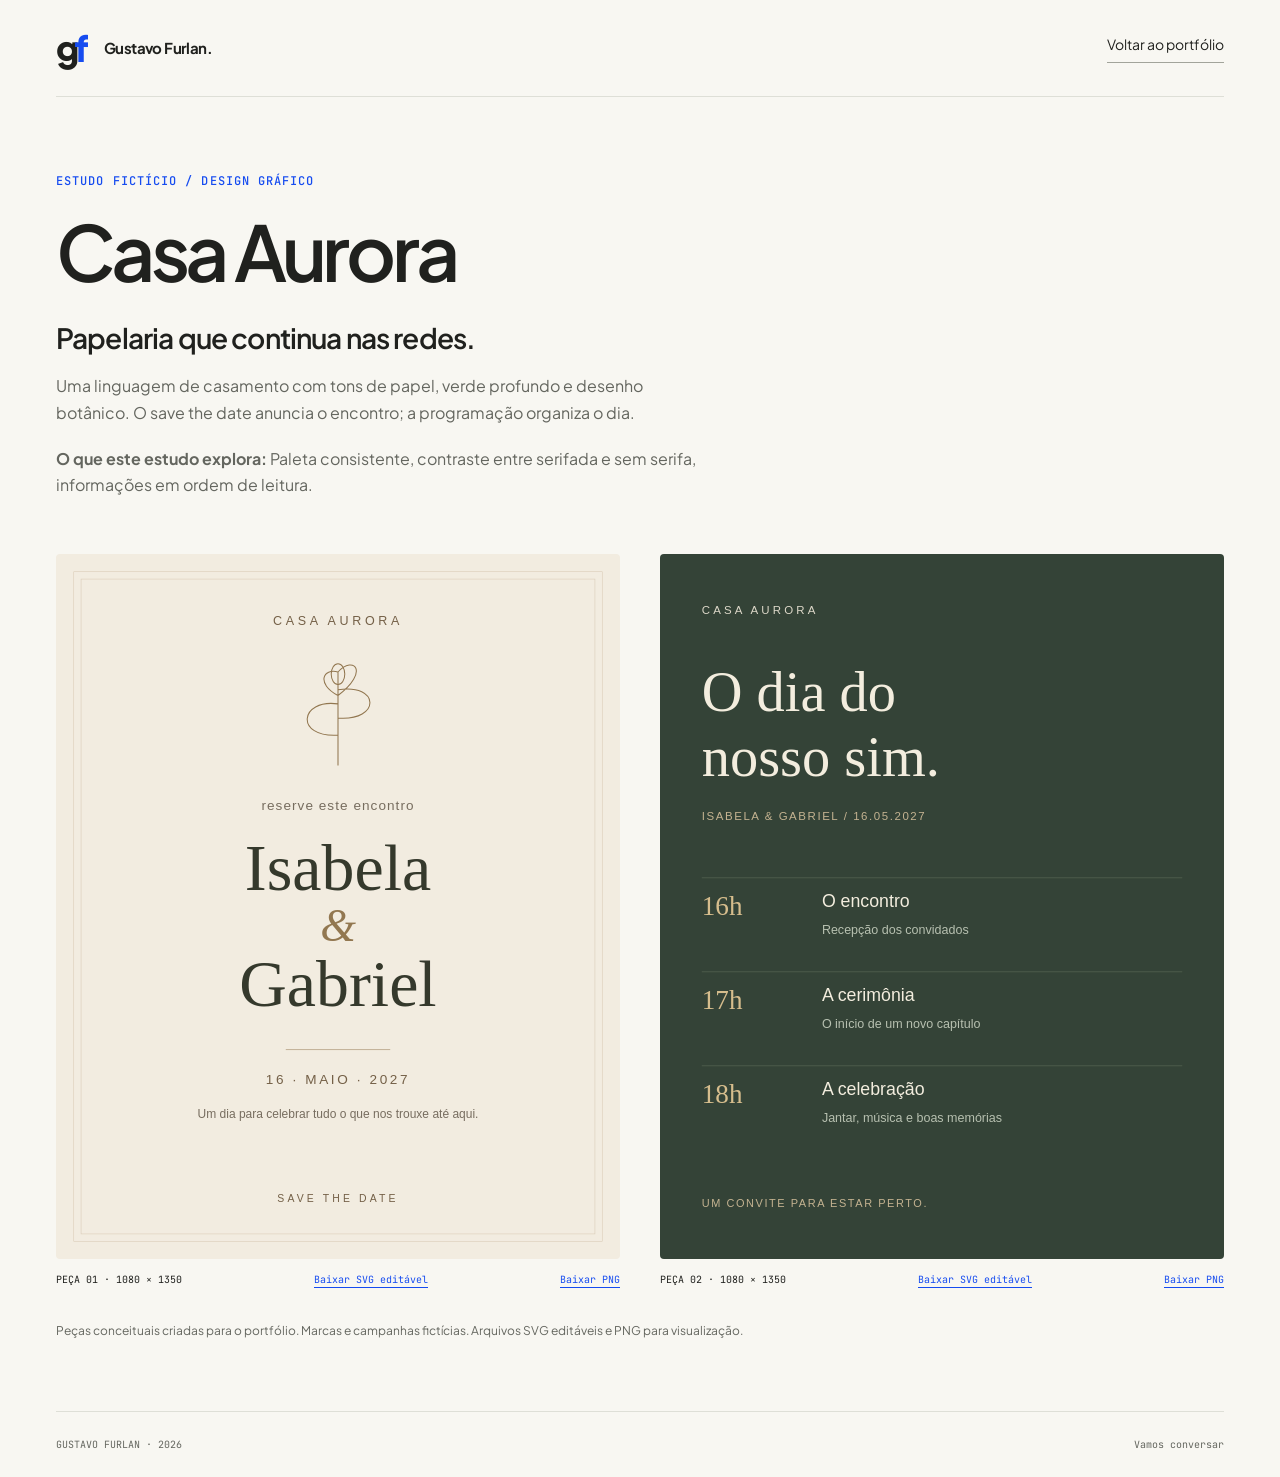
==== designs--casa-aurora.html @ 6d241edc "Add files via upload" ====
<!doctype html><html lang="pt-BR"><head><meta charset="utf-8"><meta name="viewport" content="width=device-width,initial-scale=1"><title>Casa Aurora — Gustavo Furlan</title><link href="fonts--fonts.css" rel="stylesheet"><link href="style.css" rel="stylesheet"></head><body class="design-page"><header class="wrap design-header"><a class="brand" href="index.html#designs"><span class="brand-symbol">g<span>f</span></span> Gustavo Furlan.</a><a href="index.html#designs" class="text-link">Voltar ao portfólio</a></header><main class="wrap"><div class="design-intro"><span class="eyebrow blue">ESTUDO FICTÍCIO / DESIGN GRÁFICO</span><h1>Casa Aurora</h1><h2>Papelaria que continua nas redes.</h2><p>Uma linguagem de casamento com tons de papel, verde profundo e desenho botânico. O save the date anuncia o encontro; a programação organiza o dia.</p><p><strong>O que este estudo explora:</strong> Paleta consistente, contraste entre serifada e sem serifa, informações em ordem de leitura.</p></div><div class="design-gallery"><figure><img src="designs--casa-aurora-save-the-date.svg" width="1080" height="1350" alt="Casa Aurora — peça 1"><figcaption><span>PEÇA 01 · 1080 × 1350</span><a href="designs--casa-aurora-save-the-date.svg" download>Baixar SVG editável</a><a href="designs--casa-aurora-save-the-date.png" download>Baixar PNG</a></figcaption></figure><figure><img src="designs--casa-aurora-programacao.svg" width="1080" height="1350" alt="Casa Aurora — peça 2"><figcaption><span>PEÇA 02 · 1080 × 1350</span><a href="designs--casa-aurora-programacao.svg" download>Baixar SVG editável</a><a href="designs--casa-aurora-programacao.png" download>Baixar PNG</a></figcaption></figure></div><p class="design-note">Peças conceituais criadas para o portfólio. Marcas e campanhas fictícias. Arquivos SVG editáveis e PNG para visualização.</p></main><footer class="wrap footer"><span>GUSTAVO FURLAN · 2026</span><a href="index.html#contato">Vamos conversar</a></footer></body></html>
---- fonts--fonts.css ----
@font-face {
  font-family: 'JetBrains Mono';
  font-style: normal;
  font-weight: 400;
  font-display: swap;
  src: url(fonts--font-0.woff2) format('truetype');
}
@font-face {
  font-family: 'JetBrains Mono';
  font-style: normal;
  font-weight: 500;
  font-display: swap;
  src: url(fonts--font-1.woff2) format('truetype');
}
@font-face {
  font-family: 'Plus Jakarta Sans';
  font-style: normal;
  font-weight: 400;
  font-display: swap;
  src: url(fonts--font-2.woff2) format('truetype');
}
@font-face {
  font-family: 'Plus Jakarta Sans';
  font-style: normal;
  font-weight: 500;
  font-display: swap;
  src: url(fonts--font-3.woff2) format('truetype');
}
@font-face {
  font-family: 'Plus Jakarta Sans';
  font-style: normal;
  font-weight: 600;
  font-display: swap;
  src: url(fonts--font-4.woff2) format('truetype');
}
@font-face {
  font-family: 'Plus Jakarta Sans';
  font-style: normal;
  font-weight: 700;
  font-display: swap;
  src: url(fonts--font-5.woff2) format('truetype');
}
@font-face {
  font-family: 'Plus Jakarta Sans';
  font-style: normal;
  font-weight: 800;
  font-display: swap;
  src: url(fonts--font-6.woff2) format('truetype');
}
---- style.css ----
:root{--paper:#f8f7f2;--ink:#20211e;--muted:#64665f;--line:#dedfd7;--blue:#164cf0;--white:#fff;--mono:'JetBrains Mono',monospace;--sans:'Plus Jakarta Sans',Arial,sans-serif}*{box-sizing:border-box}html{scroll-behavior:smooth;scroll-padding-top:110px}body{margin:0;background:var(--paper);color:var(--ink);font-family:var(--sans);font-size:16px;line-height:1.65;-webkit-font-smoothing:antialiased}a{color:inherit;text-decoration:none}button{font:inherit;color:inherit;cursor:pointer}button,a{-webkit-tap-highlight-color:transparent}button{background:none;border:0}img{display:block;max-width:100%}h1,h2,h3,h4,p{margin:0}h1,h2,h3{line-height:1.08;font-weight:600;letter-spacing:-.055em}button:focus-visible,a:focus-visible,summary:focus-visible{outline:3px solid var(--blue);outline-offset:6px}::selection{background:#dbe4ff;color:#102da0}.wrap{width:min(1280px,calc(100% - 112px));margin-inline:auto}.blue{color:var(--blue)}.eyebrow{font:500 12px/1.5 var(--mono);letter-spacing:.09em;display:block}.skip{position:fixed;top:-80px;left:24px;z-index:200;background:var(--ink);color:white;padding:12px 20px}.skip:focus{top:12px}.header{position:sticky;top:0;z-index:30;background:rgb(248 247 242 / .94);backdrop-filter:blur(16px);border-bottom:1px solid var(--line)}.header-inner{height:86px;width:min(1440px,calc(100% - 112px));margin:auto;display:flex;justify-content:space-between;align-items:center}.brand{display:flex;align-items:center;gap:14px;font-size:15px;font-weight:700;letter-spacing:-.04em}.brand-symbol{display:inline-flex;font-size:36px;line-height:1;font-weight:800;letter-spacing:-.14em;margin-right:6px}.brand-symbol>span{color:var(--blue)}.header nav{display:flex;align-items:center;gap:36px;font-size:14px}.header nav a{transition:color .2s}.header nav a:hover{color:var(--blue)}sup{font:10px var(--mono);color:var(--blue);margin-left:5px}.header .nav-contact{border:1px solid #c9cbc3;padding:10px 20px;border-radius:6px}.menu-toggle,.header .mobile-nav{display:none}.hero{min-height:760px;display:grid;grid-template-columns:1.2fr 1fr;gap:70px;padding-top:78px;padding-bottom:56px;align-items:center}.hero h1{font-size:clamp(58px,5.9vw,86px);letter-spacing:-.065em;line-height:1.025;margin:25px 0 28px;font-weight:650}.hero h1>span{color:#74766d;font-weight:400}.hero-copy>.eyebrow{display:flex;align-items:center;gap:10px}.small-cross{font-size:23px;line-height:1;color:var(--blue)}.hero-copy>p{font-size:17px;line-height:1.8;max-width:490px;color:var(--muted)}.hero-actions{display:flex;align-items:center;gap:24px;margin-top:30px}.button{display:inline-flex;align-items:center;justify-content:center;gap:20px;padding:15px 20px;border-radius:6px;font-size:14px;font-weight:600;transition:background .25s,transform .25s}.button:hover{transform:translateY(-3px)}.dark{background:var(--ink);color:white}.dark:hover{background:var(--blue)}.button-count{font:12px var(--mono);border-left:1px solid #ffffff60;padding-left:16px}.text-link{font-size:14px;border-bottom:1px solid #a2a49b;padding-bottom:5px}.text-link:hover{color:var(--blue);border-color:var(--blue)}.hero-foot{display:flex;gap:26px;margin-top:52px;padding-top:20px;border-top:1px solid var(--line);font:11px var(--mono);color:var(--muted)}.badge-stage{position:relative;align-self:stretch;display:flex;flex-direction:column;justify-content:center;align-items:center;min-width:0}.stage-label{width:100%;display:flex;justify-content:space-between;gap:10px;font:10px var(--mono);position:absolute;top:0;color:var(--muted)}.badge-rig{position:relative;padding-top:88px;perspective:1100px;width:310px;margin-top:10px}.lanyard{position:absolute;top:0;left:calc(50% - 17px);height:105px;width:34px;background:var(--blue);transform:rotate(-2deg);box-shadow:inset 0 0 0 3px #ffffff25;overflow:hidden}.lanyard span{writing-mode:vertical-rl;font:7px var(--mono);color:white;letter-spacing:.1em;white-space:nowrap;position:absolute;top:5px;left:10px}.badge-anchor{position:absolute;top:82px;left:calc(50% - 19px);width:38px;height:34px;background:linear-gradient(90deg,#999eaa,#f5f5f5 40%,#a4a7af);border:1px solid #8f939c;border-radius:5px;z-index:3;pointer-events:none}.badge-drag{touch-action:pan-y;cursor:grab;transform:rotate(4deg);transform-origin:50% -60px;will-change:transform;position:relative;z-index:2;user-select:none}.badge-drag.dragging{cursor:grabbing}.badge{position:relative;height:454px;transform-style:preserve-3d;transition:transform .7s cubic-bezier(.2,.65,.2,1)}.badge.flipped{transform:rotateY(180deg)}.badge-face{position:absolute;inset:0;background:#fff;border:1px solid #d5d6ce;border-radius:13px;padding:18px;backface-visibility:hidden;box-shadow:0 25px 45px -24px #252a3960,0 4px 6px #2020200c}.badge-top{display:flex;justify-content:space-between;font:10px var(--mono);padding:4px 0 12px;border-bottom:1px solid var(--line);margin-bottom:13px}.portrait{height:272px;position:relative;background:#e3e2dc;border-radius:3px;overflow:hidden}.portrait img{width:100%;height:100%;object-fit:cover;object-position:50% 35%;filter:grayscale(1)}.portrait-label{position:absolute;bottom:12px;left:12px;font:9px var(--mono);background:var(--paper);padding:5px 8px}.badge-name{font-size:23px;font-weight:700;letter-spacing:-.05em;margin-top:13px;line-height:1.2}.badge-role{font-size:11px;color:var(--muted);margin-top:6px}.badge-meta{border-top:1px solid var(--line);margin-top:14px;padding-top:10px;display:flex;justify-content:space-between;align-items:center;font:10px var(--mono)}.badge-mark{font-size:21px;letter-spacing:-.1em;color:var(--blue);font-weight:700}.badge-back{transform:rotateY(180deg);display:flex;flex-direction:column;justify-content:space-between;padding:26px;background:#eceff8}.badge-back strong{font-size:43px;line-height:1.08;letter-spacing:-.05em}.badge-back p{font-size:14px;line-height:1.65;color:var(--muted)}.back-sign{font-size:20px;letter-spacing:-.05em}.badge-controls{margin-top:35px;display:flex;align-items:center;gap:16px;font:11px var(--mono);color:var(--muted)}.badge-controls button{font:11px var(--mono);border-bottom:1px solid #bfc1b8;padding:4px 0;color:var(--ink)}.badge-controls button span{font-size:17px;margin-left:5px}.section-divider{display:flex;justify-content:space-between;border-top:1px solid var(--line);padding-top:22px;font:11px var(--mono);color:var(--muted)}.section-divider>span:last-child span{margin-left:14px;color:var(--blue)}.projects{padding-block:100px 72px}.section-heading{display:flex;align-items:flex-end;justify-content:space-between;gap:40px;margin-bottom:56px}.section-heading h2{font-size:clamp(38px,4.3vw,62px);margin-top:18px}.section-heading>p{color:var(--muted);font-size:15px;line-height:1.8;padding-bottom:5px}.project+.project{margin-top:86px}.project-cover{display:block;padding:28px 56px 0;border-radius:10px;position:relative;overflow:hidden;isolation:isolate}.wedding-cover{background:#e7e0d5}.pet-cover{background:#dce9de}.cover-top{display:flex;justify-content:space-between;font:10px var(--mono);letter-spacing:.03em;color:#5f6157;margin-bottom:32px;gap:16px}.browser-window{border:1px solid #ffffff90;border-radius:7px 7px 0 0;background:#fff;overflow:hidden;box-shadow:0 0 0 1px #292e2310,0 12px 50px #252b3220;transform:translateY(6px);transition:transform .6s cubic-bezier(.2,.65,.2,1)}.project-cover:hover .browser-window{transform:translateY(0) scale(1.015)}.browser-bar{height:28px;display:flex;align-items:center;gap:5px;background:#fbfaf7;padding-inline:12px;color:#71756d;font:9px var(--mono);border-bottom:1px solid #e4e4de}.browser-bar i{height:5px;width:5px;background:#c7c9c0;border-radius:50%}.browser-bar>span{position:absolute;left:30%;right:30%;text-align:center;white-space:nowrap}.browser-window>img{width:100%;height:auto;aspect-ratio:1.65;object-fit:cover;object-position:top}.cover-open{position:absolute;bottom:25px;right:25px;background:white;color:#252b23;padding:12px 18px;border:1px solid #dadcd4;border-radius:5px;box-shadow:0 5px 20px #20202015;font-size:13px;font-weight:600;transition:background .2s,color .2s}.project-cover:hover .cover-open{background:var(--ink);color:white}.project-info{display:flex;justify-content:space-between;align-items:center;gap:40px;padding-top:28px}.project-tags{display:flex;gap:17px;font:10px var(--mono);color:var(--muted);flex-wrap:wrap}.project-tags>span:first-child{color:var(--blue)}.project h3{font-size:32px;margin:12px 0}.project-info p{font-size:15px;color:var(--muted);max-width:665px;line-height:1.8}.project-link{white-space:nowrap;font-size:14px;border:1px solid #bec2b6;border-radius:6px;padding:12px 21px;transition:background .2s}.project-link:hover{background:var(--ink);color:white}.project-details{margin-top:22px;border-top:1px solid var(--line);border-bottom:1px solid var(--line)}.project-details summary{list-style:none;display:flex;justify-content:space-between;padding:15px 0;font-size:13px;cursor:pointer}.project-details summary::-webkit-details-marker{display:none}.project-details summary span{font-size:20px;line-height:1;color:var(--blue);transition:transform .2s}.project-details[open] summary span{transform:rotate(45deg)}.detail-grid{display:grid;grid-template-columns:repeat(3,1fr);gap:35px;padding:18px 0 30px}.detail-grid h4{font-size:14px;font-weight:600;margin-bottom:10px}.detail-grid p{font-size:14px;color:var(--muted)}.projects-end{display:flex;align-items:center;justify-content:center;gap:28px;margin-top:62px}.projects-end>span{font:12px var(--mono)}.projects-end p{font-size:14px;color:var(--muted);line-height:1.7}.about{background:#eeeee7;padding-block:100px;border-top:1px solid var(--line);border-bottom:1px solid var(--line)}.about-grid{display:grid;grid-template-columns:1fr 1fr;gap:110px}.about h2{font-size:clamp(36px,4vw,55px);margin:24px 0 30px;line-height:1.12}.about p{color:var(--muted);font-size:15px;line-height:1.85}.about .about-lead{font-size:17px;color:#41443b;margin-bottom:17px}.about .text-link{display:inline-block;margin-top:25px}.trajectory{padding-top:40px}.trajectory-row{border-top:1px solid #cfd2c6;padding:26px 0 30px}.row-index{font:11px var(--mono);color:var(--blue)}.trajectory h3{font-size:23px;letter-spacing:-.035em;margin:15px 0 6px}.row-note{font:11px var(--mono);color:var(--muted);display:block;margin-top:12px}.value-tags{display:flex;flex-wrap:wrap;gap:8px;margin-top:18px}.value-tags span{font-size:13px;border:1px solid #d2d4c8;border-radius:4px;padding:5px 12px}.contact{padding-top:110px;padding-bottom:92px}.contact h2{font-size:clamp(48px,7vw,98px);font-weight:500;margin-top:24px;line-height:1.08}.contact h2 em{font-style:normal;color:var(--blue)}.contact-bottom{display:flex;justify-content:space-between;gap:40px;margin-top:55px}.contact-bottom>p{font-size:16px;color:var(--muted)}.contact-links{display:flex;gap:40px}.contact-links a{display:flex;flex-direction:column;gap:10px}.contact-links span{font:10px var(--mono);color:var(--muted)}.contact-links strong{font-size:17px;font-weight:500;letter-spacing:-.025em;border-bottom:1px solid #b7bbae;padding-bottom:4px}.contact-links a:hover strong{color:var(--blue);border-color:var(--blue)}.footer{border-top:1px solid var(--line);padding-block:26px;display:flex;align-items:center;justify-content:space-between;gap:20px;font:10px var(--mono);color:var(--muted)}.footer .brand-symbol{font-family:var(--sans);color:var(--ink)}.footer button{font:11px var(--mono);text-decoration:underline;text-underline-offset:5px}.intro{display:none;position:fixed;inset:0;z-index:100;background:#20231f;color:var(--paper);padding:36px 56px;flex-direction:column;justify-content:space-between;overflow:hidden}.intro.is-active{display:flex;animation:intro-exit .85s 1.95s cubic-bezier(.76,0,.24,1) both}.intro-top,.intro-bottom{display:flex;justify-content:space-between;font:11px var(--mono);letter-spacing:.04em}.intro-top{opacity:.65}.intro-center{width:fit-content;max-width:100%;margin:auto;min-width:min(650px,90vw)}.intro-kicker{font:13px var(--mono);letter-spacing:.4em;color:#a1aff0;display:block;margin-bottom:22px;animation:intro-in .6s both}.intro-name{font-size:clamp(55px,10vw,145px);font-weight:500;line-height:1.05;letter-spacing:-.075em;display:flex;flex-direction:column}.intro-name>span{animation:intro-in .9s cubic-bezier(.2,.7,.3,1) both}.intro-name>span:nth-child(2){animation-delay:.15s}.intro .blue{color:#7d9aff}.intro-line{height:1px;background:#ffffff30;margin-top:34px;position:relative;overflow:hidden}.intro-line:after{content:'';display:block;height:1px;background:#86a0ff;animation:intro-line 1.8s ease-in-out both;transform-origin:left}.intro-bottom button{color:inherit;font:11px var(--mono);text-decoration:underline;text-underline-offset:5px}.intro-playing{overflow:hidden}.reveal{opacity:1}.motion-ready .reveal{opacity:0;transform:translateY(24px);transition:opacity .65s ease,transform .65s ease}.motion-ready .reveal.visible{opacity:1;transform:none}@keyframes intro-in{from{opacity:0;transform:translateY(45px);filter:blur(5px)}to{opacity:1;transform:none;filter:none}}@keyframes intro-line{from{transform:scaleX(0)}to{transform:scaleX(1)}}@keyframes intro-exit{from{clip-path:inset(0 0 0 0)}to{clip-path:inset(0 0 100% 0)}}
@media(min-width:1600px){.hero{min-height:850px;padding-top:95px}.hero h1{font-size:94px}}
@media(max-width:1100px){.wrap,.header-inner{width:calc(100% - 64px)}.hero{gap:40px}.hero h1{font-size:64px}.hero-actions{flex-wrap:wrap;gap:18px}.badge-rig{width:280px}.badge{height:431px}.portrait{height:250px}.stage-label{font-size:9px;flex-direction:column}.hero-foot{font-size:10px;gap:14px}.about-grid{gap:60px}.contact-bottom{flex-direction:column}.contact-links{gap:60px}}
@media(max-width:760px){html{scroll-padding-top:88px}.wrap,.header-inner{width:calc(100% - 40px)}.header-inner{height:72px}.brand{font-size:14px;gap:10px}.brand-symbol{font-size:31px}.header-inner>nav{display:none}.menu-toggle{display:flex;gap:14px;align-items:center;font-size:14px;padding:12px 0 12px 12px}.menu-toggle span{font-size:24px;line-height:1}.header .mobile-nav:not([hidden]){display:flex;padding:16px 20px 25px;flex-direction:column;align-items:flex-start;gap:18px;border-top:1px solid var(--line)}.hero{grid-template-columns:1fr;gap:50px;padding-top:42px;padding-bottom:40px}.hero h1{font-size:clamp(48px,11.7vw,80px);margin:20px 0 25px}.desktop-break{display:none}.hero-copy>p{font-size:16px;max-width:540px}.hero .eyebrow{font-size:10px}.hero-actions{gap:20px;margin-top:26px}.hero-foot{margin-top:32px;justify-content:space-between;font-size:9px;gap:10px}.badge-stage{min-height:580px;max-width:430px;width:100%;margin:auto}.stage-label{flex-direction:row;font-size:9px}.badge-rig{width:285px;margin-top:25px;padding-top:82px}.badge-anchor{top:76px}.badge{height:435px}.portrait{height:253px}.badge-controls{margin-top:27px}.section-divider{font-size:9px;gap:20px;line-height:1.6}.projects{padding-top:60px;padding-bottom:55px}.section-heading{display:block;margin-bottom:30px}.section-heading h2{font-size:43px}.section-heading>p{font-size:14px;margin-top:22px}.project-cover{padding:18px 16px 0;border-radius:6px}.cover-top{font-size:8px;margin-bottom:18px}.cover-top>span:first-child{max-width:150px}.browser-window>img{aspect-ratio:1.35}.browser-bar{height:22px}.browser-bar>span{font-size:7px;left:22%;right:15%}.cover-open{font-size:10px;bottom:12px;right:12px;padding:8px 12px}.project-info{display:block;padding-top:23px}.project h3{font-size:30px}.project-tags{font-size:9px;gap:12px}.project-info p{font-size:14px}.project-link{display:inline-flex;margin-top:20px;font-size:13px;padding:10px 17px}.project+.project{margin-top:52px}.detail-grid{grid-template-columns:1fr;gap:24px;padding-top:12px}.projects-end{justify-content:flex-start;gap:20px;margin-top:42px}.projects-end p{font-size:13px}.about{padding-block:60px}.about-grid{grid-template-columns:1fr;gap:20px}.about h2{font-size:44px}.trajectory{padding-top:12px}.contact{padding-block:65px 50px}.contact h2{font-size:clamp(40px,9.5vw,65px)}.contact-bottom{margin-top:32px;gap:30px}.contact-bottom>p{font-size:14px}.contact-links{flex-direction:column;gap:24px}.contact-links a{width:fit-content;gap:5px}.contact-links strong{font-size:18px}.footer{flex-wrap:wrap;font-size:9px;gap:20px}.footer>span:nth-child(3){margin-left:0}.footer button{font-size:10px}.intro{padding:26px 22px}.intro-top,.intro-bottom{font-size:9px}.intro-name{font-size:clamp(62px,17vw,105px)}.intro-center{min-width:0;width:100%}.intro-kicker{font-size:11px}}
@media(prefers-reduced-motion:reduce){html{scroll-behavior:auto}*,*:before,*:after{animation-duration:.01ms!important;animation-delay:0s!important;transition-duration:.01ms!important}.motion-ready .reveal{opacity:1;transform:none}.badge-drag{transform:none!important}.intro.is-active{display:none}}

.intro-kicker{text-transform:uppercase;letter-spacing:.16em}.intro-progress{display:flex;justify-content:space-between;font:11px var(--mono);margin-top:14px;color:#acb6d1}.intro-line:after{transform:scaleX(var(--load-progress,0));animation:none}@media(max-width:760px){.intro-kicker{font-size:10px;letter-spacing:.1em}.intro-progress{font-size:9px}}
.designs{padding-block:70px 100px;border-top:1px solid var(--line)}.design-grid{display:grid;grid-template-columns:repeat(3,1fr);gap:28px}.design-art{display:block;border-radius:7px;overflow:hidden;background:#ebece3;margin-bottom:23px}.design-art img{width:100%;height:auto;transition:transform .45s}.design-art:hover img{transform:scale(1.025)}.design-card>.eyebrow{font-size:10px;color:var(--muted)}.design-card h3{font-size:25px;margin:12px 0}.design-card p{color:var(--muted);font-size:14px;line-height:1.8;margin-bottom:18px}.design-card .text-link{display:inline-block}.design-note{font-size:12px;color:var(--muted);margin-top:35px;line-height:1.7}.design-header{display:flex;justify-content:space-between;align-items:center;padding-block:30px;border-bottom:1px solid var(--line)}.design-intro{padding-block:75px 55px;max-width:800px}.design-intro h1{font-size:clamp(45px,6vw,80px);margin-top:20px}.design-intro h2{font-size:28px;margin-top:30px;letter-spacing:-.03em}.design-intro p{font-size:16px;color:var(--muted);margin-top:20px;max-width:640px}.design-gallery{display:grid;grid-template-columns:repeat(2,minmax(0,1fr));gap:40px}.design-gallery figure{margin:0}.design-gallery img{width:100%;height:auto;border-radius:4px}.design-gallery figcaption{display:flex;flex-wrap:wrap;justify-content:space-between;gap:12px;margin-top:14px;font:10px var(--mono)}.design-gallery figcaption a{color:var(--blue);text-decoration:underline;text-underline-offset:4px}.design-page .footer{margin-top:70px}.contact-form-wrap{display:grid;grid-template-columns:1fr 1.5fr;gap:65px;border-top:1px solid var(--line);padding-top:45px;margin-top:55px}.contact-form-wrap[hidden]{display:none}.contact-form-wrap h3{font-size:25px;letter-spacing:-.035em;line-height:1.25}.contact-form-wrap p{color:var(--muted);font-size:14px;margin-top:16px}.form-row{display:grid;grid-template-columns:1fr 1fr;gap:20px}form label{display:flex;flex-direction:column;font-size:13px;gap:7px;margin-bottom:20px}form input,form textarea{font:15px var(--sans);border:1px solid #bdc2b3;border-radius:5px;background:#fff;padding:12px;color:var(--ink);width:100%}form input:focus,form textarea:focus{outline:2px solid var(--blue);outline-offset:2px}form textarea{resize:vertical}form small{font-size:11px;line-height:1.7;color:var(--muted);display:block;margin-top:20px}.honeypot{position:absolute;left:-10000px;width:1px;height:1px;overflow:hidden}.form-bottom{display:flex;gap:20px;align-items:center}.form-bottom p{margin:0;line-height:1.5}button:disabled{opacity:.5;cursor:wait}.badge-spotlight{position:fixed;inset:0;z-index:95;background:rgb(248 247 242 / .97);backdrop-filter:blur(8px);overflow:hidden}.badge-spotlight[hidden]{display:none}.spotlight-caption{position:absolute;left:0;right:0;bottom:8vh;text-align:center;transition:opacity .3s}.spotlight-caption span{font:10px var(--mono);letter-spacing:.15em;color:var(--blue);display:block}.spotlight-caption strong{font-size:24px;font-weight:500;letter-spacing:-.04em;margin-top:8px;display:block}.badge-spotlight button{position:absolute;right:30px;bottom:30px;font:11px var(--mono);text-decoration:underline;text-underline-offset:4px}.spotlight-clone{position:fixed;transform-origin:center;pointer-events:none;margin:0!important}.badge-spotlight.landing{background:transparent;backdrop-filter:none;pointer-events:none}.badge-spotlight.landing .spotlight-caption,.badge-spotlight.landing button{opacity:0}
@media(max-width:900px){.header nav{gap:20px}.design-grid{gap:18px}.contact-form-wrap{gap:30px}.design-card h3{font-size:21px}}
@media(max-width:760px){.designs{padding-block:50px 60px}.design-grid{grid-template-columns:1fr;gap:45px}.design-art{max-width:420px;margin-inline:auto}.design-gallery{grid-template-columns:1fr;gap:35px}.design-intro{padding-block:45px 35px}.design-intro h2{font-size:24px}.design-header .brand{font-size:12px}.design-header .text-link{font-size:12px}.contact-form-wrap{grid-template-columns:1fr;gap:30px;margin-top:40px}.form-row{grid-template-columns:1fr;gap:0}.form-bottom{align-items:flex-start;flex-direction:column}.spotlight-caption{bottom:10vh}.badge-spotlight button{bottom:20px;right:20px}.hero{display:flex;flex-direction:column}.hero-copy{order:0}.badge-stage{order:1}}
.design-lab{padding-block:80px;display:grid;grid-template-columns:1fr 1fr;gap:75px;border-top:1px solid var(--line)}.design-lab[hidden]{display:none}.design-lab h2{font-size:48px;margin:20px 0}.design-lab p{color:var(--muted);line-height:1.8;font-size:15px;margin-bottom:25px}.design-lab form{margin-top:25px}.lab-preview{background:#eceee5;border-radius:8px;padding:25px;display:flex;flex-direction:column;align-items:center;justify-content:center;gap:20px}.lab-preview img{max-height:600px;max-width:100%;height:auto}.lab-preview [hidden]{display:none}#lab-placeholder{font:14px var(--mono);text-align:center;color:var(--blue)}#lab-placeholder span{display:block;font:14px var(--sans);margin-top:10px;color:var(--muted)}@media(max-width:760px){.design-lab{grid-template-columns:1fr;gap:25px;padding-block:50px}.design-lab h2{font-size:38px}.lab-preview{min-height:260px}}
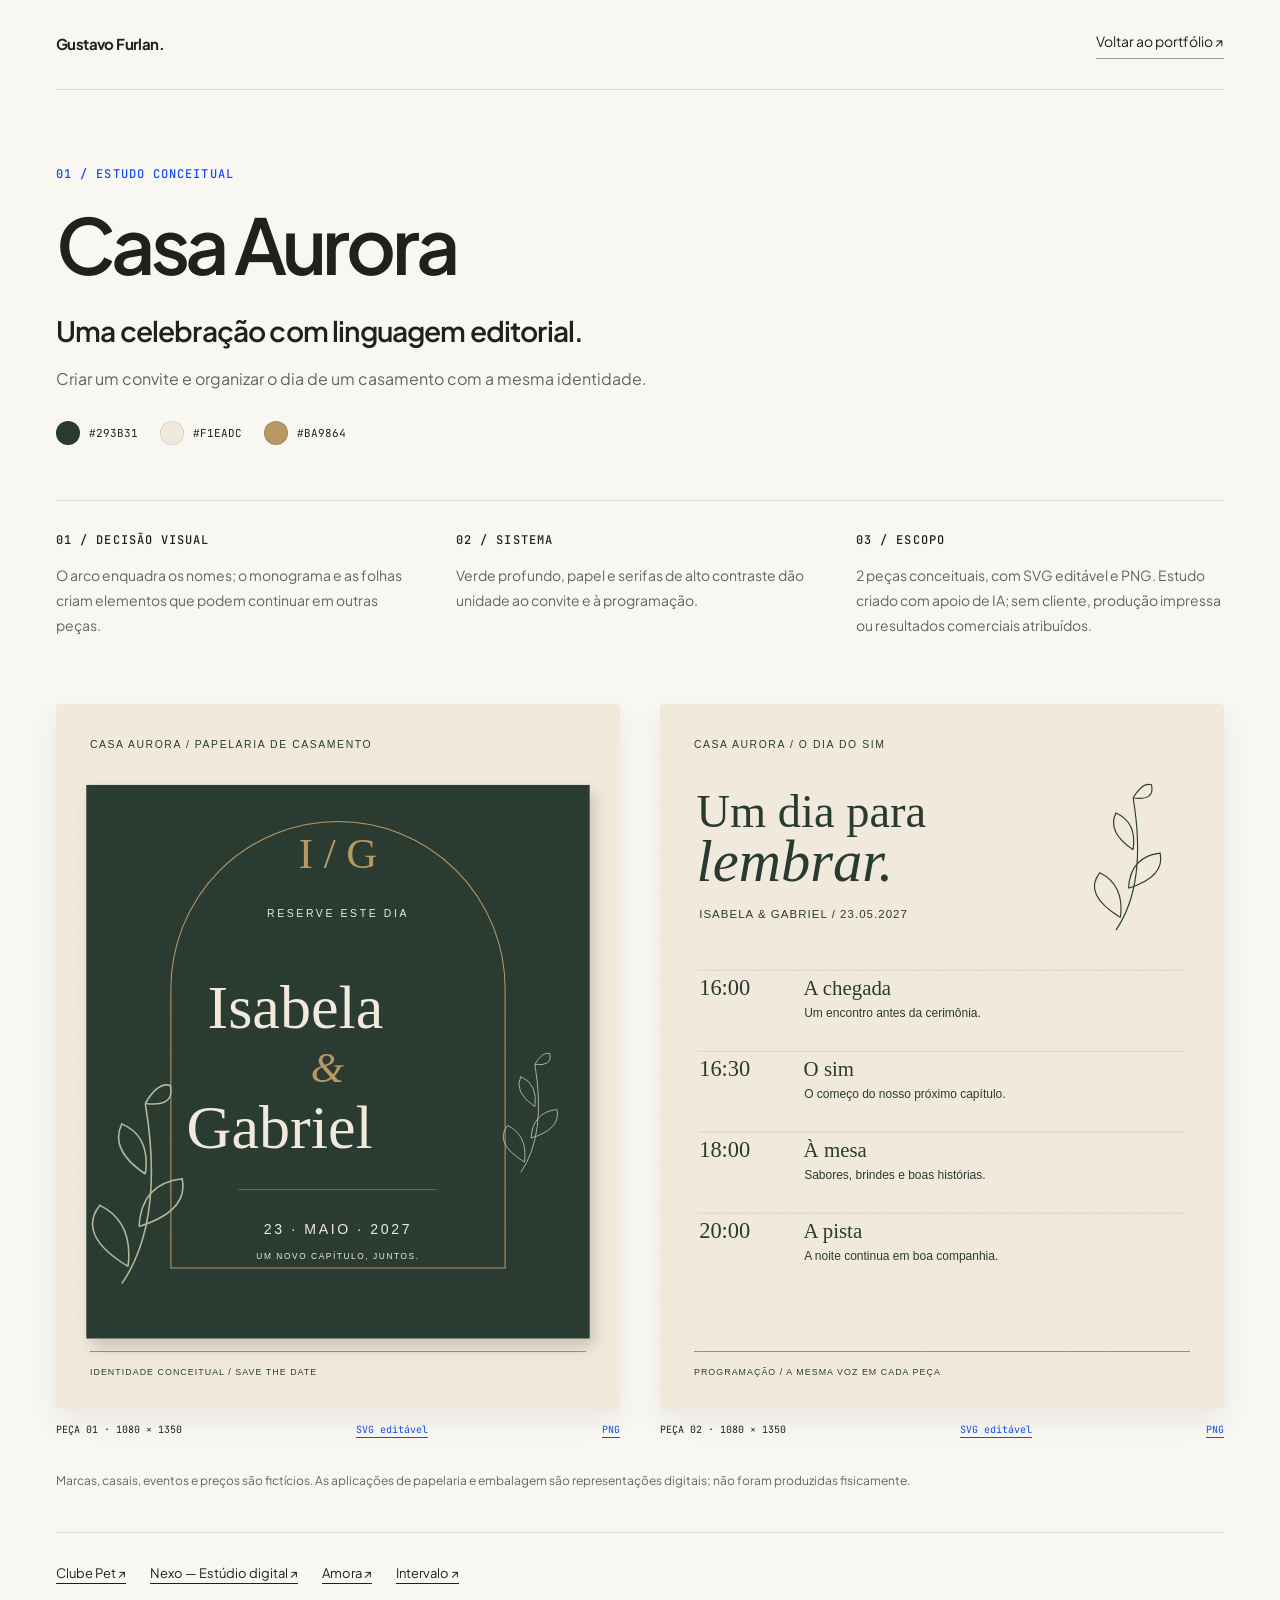
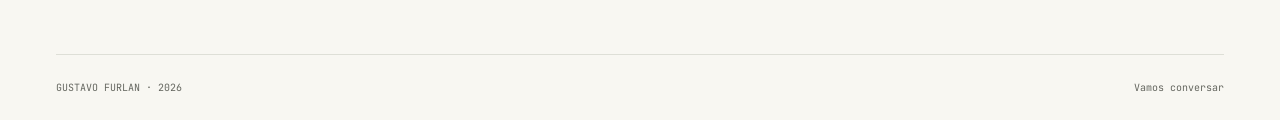
==== commit 77969c48: "Add files via upload" ====
--- a/designs--casa-aurora.html
+++ b/designs--casa-aurora.html
@@ -1 +1 @@
-<!doctype html><html lang="pt-BR"><head><meta charset="utf-8"><meta name="viewport" content="width=device-width,initial-scale=1"><title>Casa Aurora — Gustavo Furlan</title><link href="fonts--fonts.css" rel="stylesheet"><link href="style.css" rel="stylesheet"></head><body class="design-page"><header class="wrap design-header"><a class="brand" href="index.html#designs"><span class="brand-symbol">g<span>f</span></span> Gustavo Furlan.</a><a href="index.html#designs" class="text-link">Voltar ao portfólio</a></header><main class="wrap"><div class="design-intro"><span class="eyebrow blue">ESTUDO FICTÍCIO / DESIGN GRÁFICO</span><h1>Casa Aurora</h1><h2>Papelaria que continua nas redes.</h2><p>Uma linguagem de casamento com tons de papel, verde profundo e desenho botânico. O save the date anuncia o encontro; a programação organiza o dia.</p><p><strong>O que este estudo explora:</strong> Paleta consistente, contraste entre serifada e sem serifa, informações em ordem de leitura.</p></div><div class="design-gallery"><figure><img src="designs--casa-aurora-save-the-date.svg" width="1080" height="1350" alt="Casa Aurora — peça 1"><figcaption><span>PEÇA 01 · 1080 × 1350</span><a href="designs--casa-aurora-save-the-date.svg" download>Baixar SVG editável</a><a href="designs--casa-aurora-save-the-date.png" download>Baixar PNG</a></figcaption></figure><figure><img src="designs--casa-aurora-programacao.svg" width="1080" height="1350" alt="Casa Aurora — peça 2"><figcaption><span>PEÇA 02 · 1080 × 1350</span><a href="designs--casa-aurora-programacao.svg" download>Baixar SVG editável</a><a href="designs--casa-aurora-programacao.png" download>Baixar PNG</a></figcaption></figure></div><p class="design-note">Peças conceituais criadas para o portfólio. Marcas e campanhas fictícias. Arquivos SVG editáveis e PNG para visualização.</p></main><footer class="wrap footer"><span>GUSTAVO FURLAN · 2026</span><a href="index.html#contato">Vamos conversar</a></footer></body></html>+<!doctype html><html lang="pt-BR"><head><meta charset="utf-8"><meta name="viewport" content="width=device-width,initial-scale=1"><meta name="description" content="Uma celebração com linguagem editorial. Criar um convite e organizar o dia de um casamento com a mesma identidade."><title>Casa Aurora — Gustavo Furlan</title><link href="fonts--fonts.css" rel="stylesheet"><link href="style.css" rel="stylesheet"></head><body class="design-page"><header class="wrap design-header"><a class="brand" href="index.html#designs">Gustavo Furlan.</a><a href="index.html#designs" class="text-link">Voltar ao portfólio ↗</a></header><main class="wrap"><div class="design-intro"><span class="eyebrow blue">01 / ESTUDO CONCEITUAL</span><h1>Casa Aurora</h1><h2>Uma celebração com linguagem editorial.</h2><p>Criar um convite e organizar o dia de um casamento com a mesma identidade.</p><div class="palette" aria-label="Paleta de cores"><span><i style="background:#293b31"></i>#293B31</span><span><i style="background:#f1eadc"></i>#F1EADC</span><span><i style="background:#ba9864"></i>#BA9864</span></div></div><div class="design-reasoning"><div><span class="eyebrow">01 / DECISÃO VISUAL</span><p>O arco enquadra os nomes; o monograma e as folhas criam elementos que podem continuar em outras peças.</p></div><div><span class="eyebrow">02 / SISTEMA</span><p>Verde profundo, papel e serifas de alto contraste dão unidade ao convite e à programação.</p></div><div><span class="eyebrow">03 / ESCOPO</span><p>2 peças conceituais, com SVG editável e PNG. Estudo criado com apoio de IA; sem cliente, produção impressa ou resultados comerciais atribuídos.</p></div></div><div class="design-gallery"><figure><img src="designs--casa-aurora-save-the-date.svg" width="1080" height="1350" alt="Casa Aurora — save the date" loading="lazy"><figcaption><span>PEÇA 01 · 1080 × 1350</span><a href="designs--casa-aurora-save-the-date.svg" download>SVG editável</a><a href="designs--casa-aurora-save-the-date.png" download>PNG</a></figcaption></figure><figure><img src="designs--casa-aurora-programacao.svg" width="1080" height="1350" alt="Casa Aurora — programacao" loading="lazy"><figcaption><span>PEÇA 02 · 1080 × 1350</span><a href="designs--casa-aurora-programacao.svg" download>SVG editável</a><a href="designs--casa-aurora-programacao.png" download>PNG</a></figcaption></figure></div><p class="design-note">Marcas, casais, eventos e preços são fictícios. As aplicações de papelaria e embalagem são representações digitais; não foram produzidas fisicamente.</p><nav class="collection-next" aria-label="Outros estudos"><a href="designs--clube-pet.html">Clube Pet ↗</a><a href="designs--nexo.html">Nexo — Estúdio digital ↗</a><a href="designs--amora.html">Amora ↗</a><a href="designs--intervalo.html">Intervalo ↗</a></nav></main><footer class="wrap footer"><span>GUSTAVO FURLAN · 2026</span><a href="index.html#contato">Vamos conversar</a></footer></body></html>
--- a/style.css
+++ b/style.css
@@ -9,3 +9,10 @@
 @media(max-width:900px){.header nav{gap:20px}.design-grid{gap:18px}.contact-form-wrap{gap:30px}.design-card h3{font-size:21px}}
 @media(max-width:760px){.designs{padding-block:50px 60px}.design-grid{grid-template-columns:1fr;gap:45px}.design-art{max-width:420px;margin-inline:auto}.design-gallery{grid-template-columns:1fr;gap:35px}.design-intro{padding-block:45px 35px}.design-intro h2{font-size:24px}.design-header .brand{font-size:12px}.design-header .text-link{font-size:12px}.contact-form-wrap{grid-template-columns:1fr;gap:30px;margin-top:40px}.form-row{grid-template-columns:1fr;gap:0}.form-bottom{align-items:flex-start;flex-direction:column}.spotlight-caption{bottom:10vh}.badge-spotlight button{bottom:20px;right:20px}.hero{display:flex;flex-direction:column}.hero-copy{order:0}.badge-stage{order:1}}
 .design-lab{padding-block:80px;display:grid;grid-template-columns:1fr 1fr;gap:75px;border-top:1px solid var(--line)}.design-lab[hidden]{display:none}.design-lab h2{font-size:48px;margin:20px 0}.design-lab p{color:var(--muted);line-height:1.8;font-size:15px;margin-bottom:25px}.design-lab form{margin-top:25px}.lab-preview{background:#eceee5;border-radius:8px;padding:25px;display:flex;flex-direction:column;align-items:center;justify-content:center;gap:20px}.lab-preview img{max-height:600px;max-width:100%;height:auto}.lab-preview [hidden]{display:none}#lab-placeholder{font:14px var(--mono);text-align:center;color:var(--blue)}#lab-placeholder span{display:block;font:14px var(--sans);margin-top:10px;color:var(--muted)}@media(max-width:760px){.design-lab{grid-template-columns:1fr;gap:25px;padding-block:50px}.design-lab h2{font-size:38px}.lab-preview{min-height:260px}}
+
+
+/* Coleções de design: contexto, paleta e navegação */
+.design-reasoning{display:grid;grid-template-columns:repeat(3,minmax(0,1fr));gap:32px;padding:30px 0 42px;border-top:1px solid var(--line);margin-bottom:24px}.design-reasoning p{font-size:14px;line-height:1.8;color:var(--muted);margin-top:14px}.palette{display:flex;gap:22px;flex-wrap:wrap;margin-top:28px}.palette span{display:flex;align-items:center;gap:9px;font:11px var(--mono)}.palette i{width:24px;height:24px;border-radius:50%;border:1px solid rgb(0 0 0 / .1)}.collection-next{display:flex;gap:24px;flex-wrap:wrap;padding-top:30px;margin-top:40px;border-top:1px solid var(--line)}.collection-next a{font-size:13px;text-decoration:underline;text-underline-offset:5px}.design-art{box-shadow:0 12px 30px rgb(30 35 28 / .06)}.design-card{min-width:0}.design-grid{row-gap:55px}.design-gallery img{box-shadow:0 12px 28px rgb(30 35 28 / .07)}
+@media(max-width:760px){.design-reasoning{grid-template-columns:1fr;gap:25px}.design-intro h1{overflow-wrap:break-word}.palette{gap:14px}.design-gallery figcaption{line-height:1.8}.collection-next{gap:18px}}
+
+.design-mockup{margin:0 0 48px}.design-mockup img{display:block;width:100%;height:auto;border-radius:6px}.design-mockup figcaption{font:10px var(--mono);line-height:1.8;color:var(--muted);margin-top:14px}
